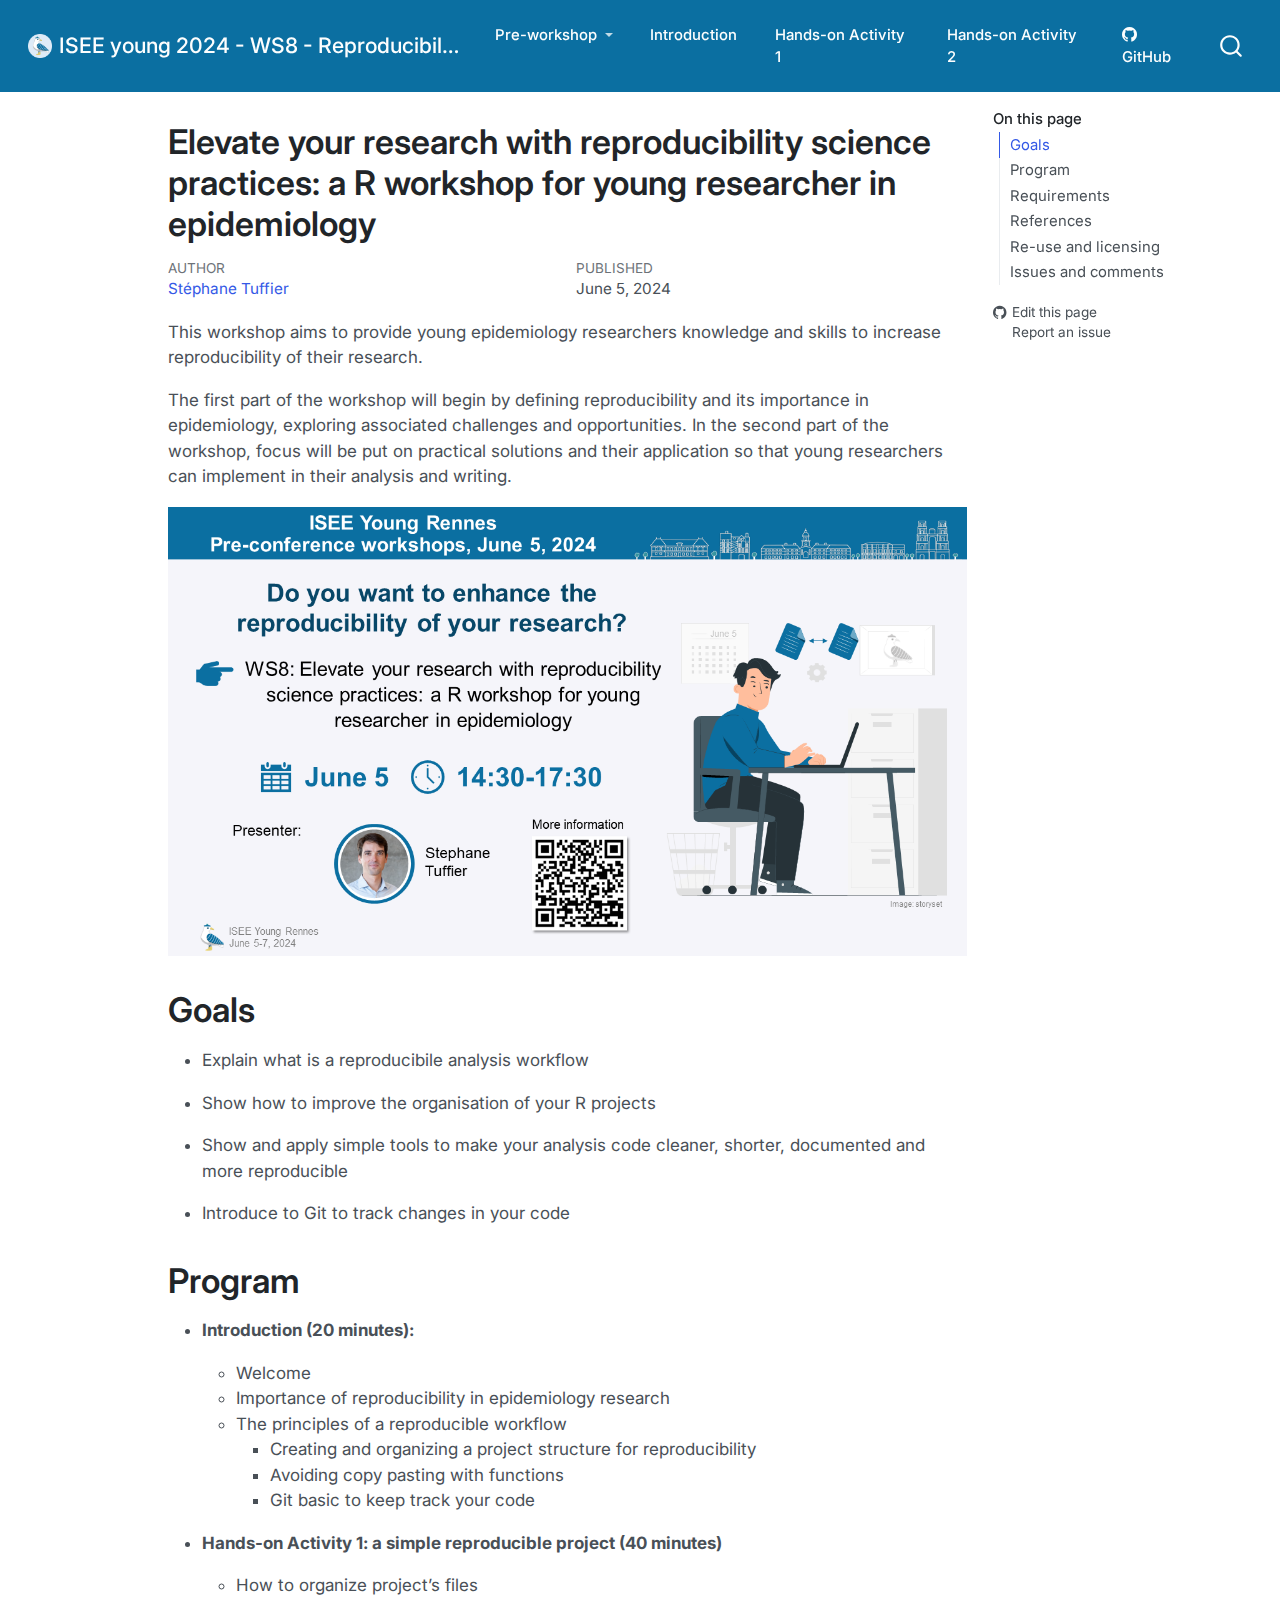
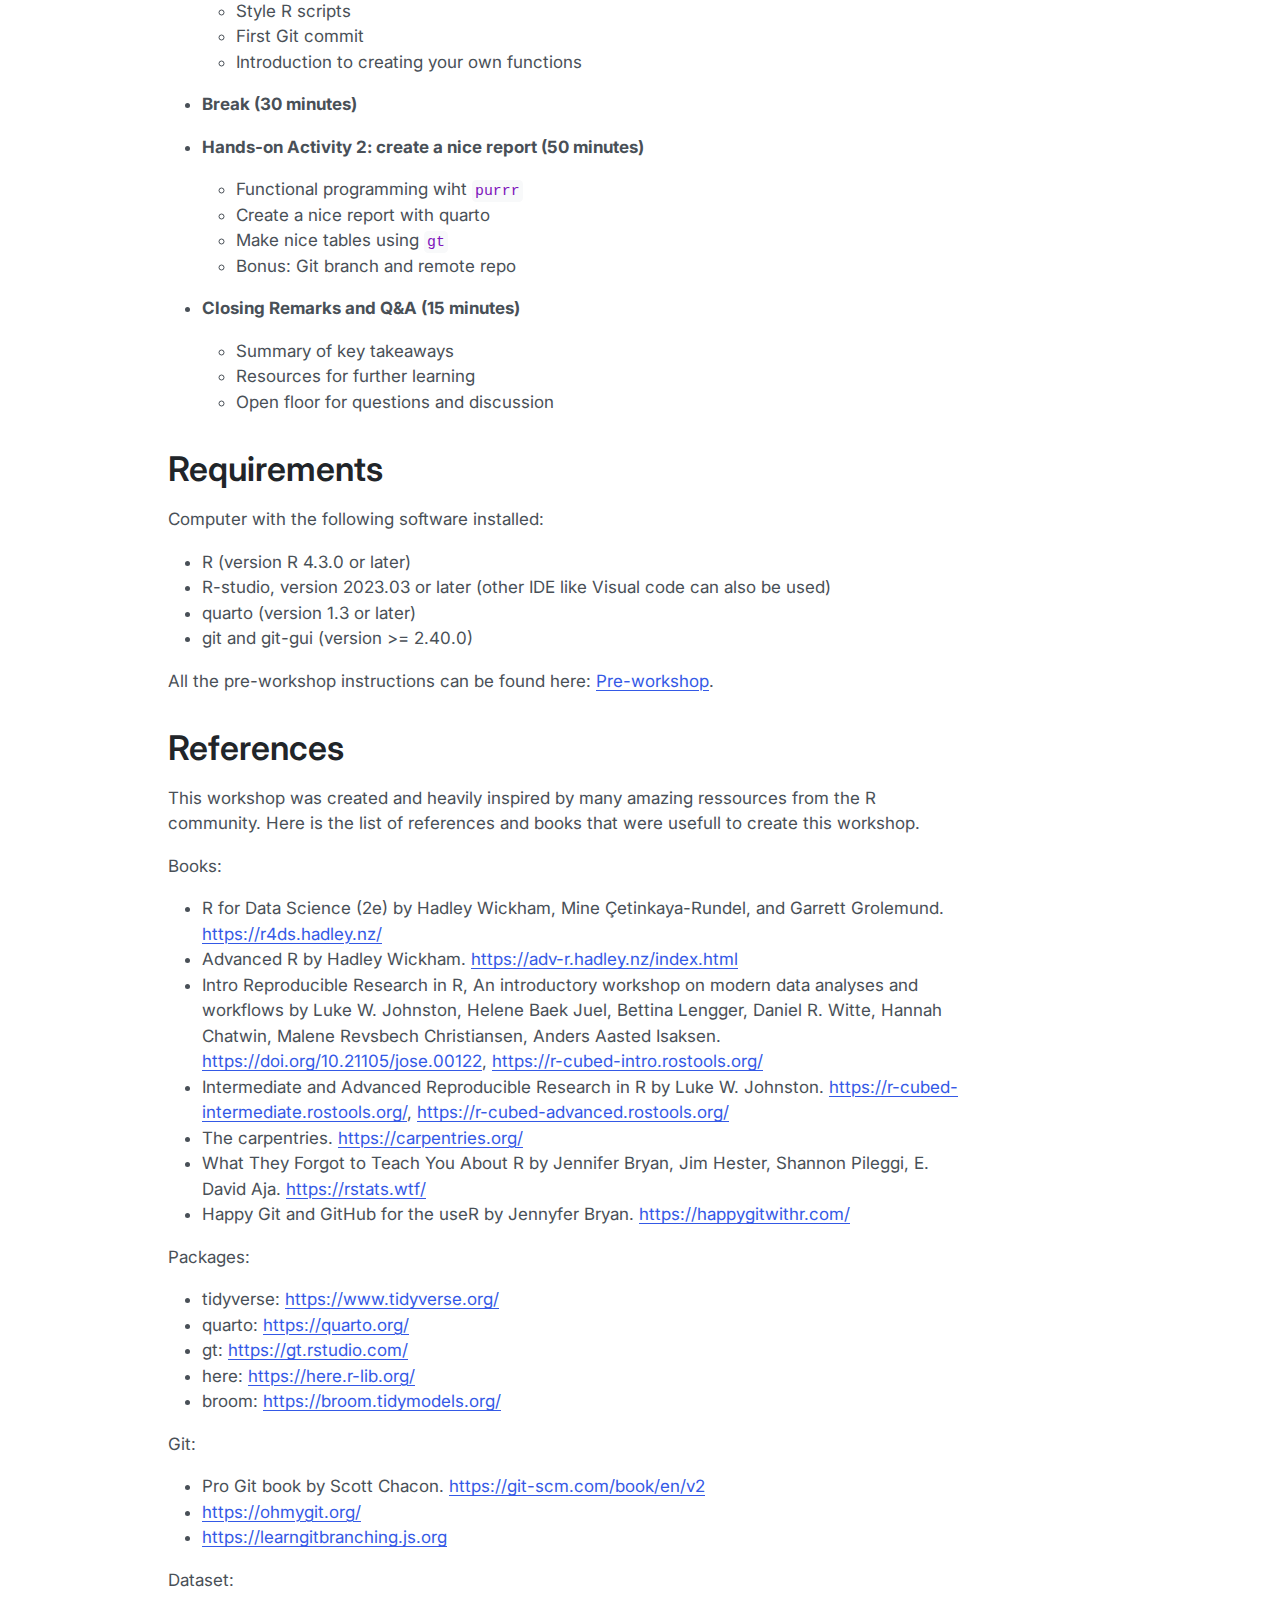
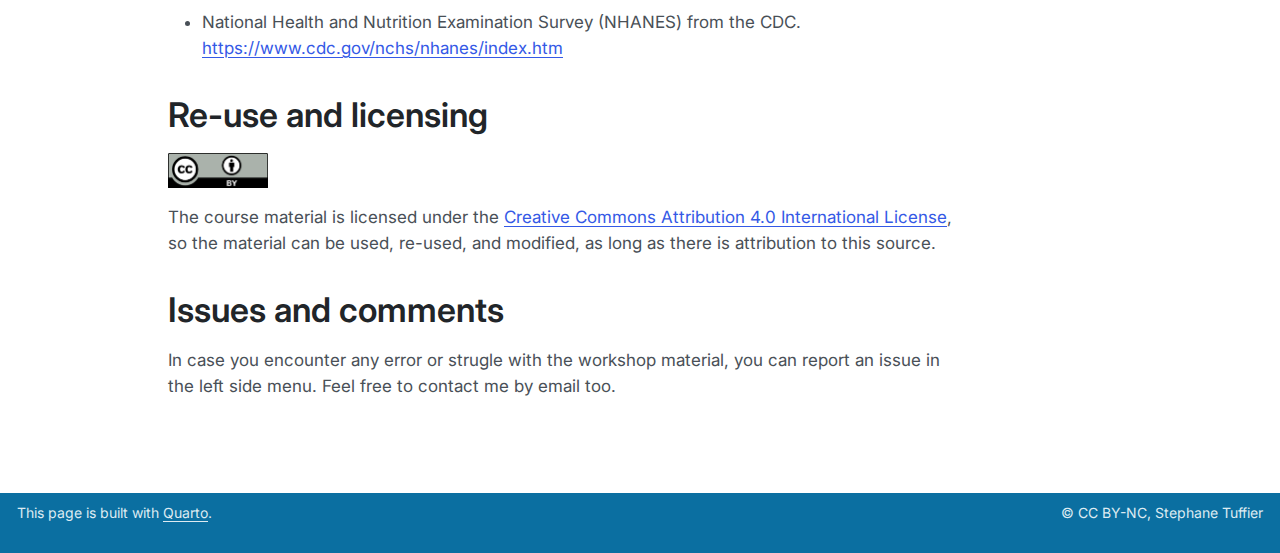
==== docs/index.html @ fc3f521a "Clone ISEE workshop" ====
<!DOCTYPE html>
<html xmlns="http://www.w3.org/1999/xhtml" lang="en" xml:lang="en"><head>

<meta charset="utf-8">
<meta name="generator" content="quarto-1.5.45">

<meta name="viewport" content="width=device-width, initial-scale=1.0, user-scalable=yes">

<meta name="author" content="Stéphane Tuffier">
<meta name="dcterms.date" content="2024-06-05">

<title>Elevate your research with reproducibility science practices: a R workshop for young researcher in epidemiology – ISEE young 2024 - WS8 - Reproducibility</title>
<style>
code{white-space: pre-wrap;}
span.smallcaps{font-variant: small-caps;}
div.columns{display: flex; gap: min(4vw, 1.5em);}
div.column{flex: auto; overflow-x: auto;}
div.hanging-indent{margin-left: 1.5em; text-indent: -1.5em;}
ul.task-list{list-style: none;}
ul.task-list li input[type="checkbox"] {
  width: 0.8em;
  margin: 0 0.8em 0.2em -1em; /* quarto-specific, see https://github.com/quarto-dev/quarto-cli/issues/4556 */ 
  vertical-align: middle;
}
</style>


<script src="site_libs/quarto-nav/quarto-nav.js"></script>
<script src="site_libs/clipboard/clipboard.min.js"></script>
<script src="site_libs/quarto-search/autocomplete.umd.js"></script>
<script src="site_libs/quarto-search/fuse.min.js"></script>
<script src="site_libs/quarto-search/quarto-search.js"></script>
<meta name="quarto:offset" content="./">
<link href=".//img/isee-young-logo.png" rel="icon" type="image/png">
<script src="site_libs/quarto-html/quarto.js"></script>
<script src="site_libs/quarto-html/popper.min.js"></script>
<script src="site_libs/quarto-html/tippy.umd.min.js"></script>
<script src="site_libs/quarto-html/anchor.min.js"></script>
<link href="site_libs/quarto-html/tippy.css" rel="stylesheet">
<link href="site_libs/quarto-html/quarto-syntax-highlighting.css" rel="stylesheet" id="quarto-text-highlighting-styles">
<script src="site_libs/bootstrap/bootstrap.min.js"></script>
<link href="site_libs/bootstrap/bootstrap-icons.css" rel="stylesheet">
<link href="site_libs/bootstrap/bootstrap.min.css" rel="stylesheet" id="quarto-bootstrap" data-mode="light">
<script id="quarto-search-options" type="application/json">{
  "location": "navbar",
  "copy-button": false,
  "collapse-after": 3,
  "panel-placement": "end",
  "type": "overlay",
  "limit": 50,
  "keyboard-shortcut": [
    "f",
    "/",
    "s"
  ],
  "show-item-context": false,
  "language": {
    "search-no-results-text": "No results",
    "search-matching-documents-text": "matching documents",
    "search-copy-link-title": "Copy link to search",
    "search-hide-matches-text": "Hide additional matches",
    "search-more-match-text": "more match in this document",
    "search-more-matches-text": "more matches in this document",
    "search-clear-button-title": "Clear",
    "search-text-placeholder": "",
    "search-detached-cancel-button-title": "Cancel",
    "search-submit-button-title": "Submit",
    "search-label": "Search"
  }
}</script>


<meta property="og:title" content="ISEE young 2024 - WS8 - Reproducibility - Elevate your research with reproducibility science practices: a R workshop for young researcher in epidemiology">
<meta property="og:description" content="Reproductible research and data science practices for young epidemiologist">
<meta property="og:site_name" content="ISEE young 2024 - WS8 - Reproducibility">
</head>

<body class="nav-fixed">

<div id="quarto-search-results"></div>
  <header id="quarto-header" class="headroom fixed-top">
    <nav class="navbar navbar-expand-lg " data-bs-theme="dark">
      <div class="navbar-container container-fluid">
      <div class="navbar-brand-container mx-auto">
    <a href="./index.html" class="navbar-brand navbar-brand-logo">
    <img src="./img/isee-young-logo.png" alt="" class="navbar-logo">
    </a>
    <a class="navbar-brand" href="./index.html">
    <span class="navbar-title">ISEE young 2024 - WS8 - Reproducibility</span>
    </a>
  </div>
            <div id="quarto-search" class="" title="Search"></div>
          <button class="navbar-toggler" type="button" data-bs-toggle="collapse" data-bs-target="#navbarCollapse" aria-controls="navbarCollapse" role="menu" aria-expanded="false" aria-label="Toggle navigation" onclick="if (window.quartoToggleHeadroom) { window.quartoToggleHeadroom(); }">
  <span class="navbar-toggler-icon"></span>
</button>
          <div class="collapse navbar-collapse" id="navbarCollapse">
            <ul class="navbar-nav navbar-nav-scroll me-auto">
  <li class="nav-item dropdown ">
    <a class="nav-link dropdown-toggle" href="#" id="nav-menu-pre-workshop" role="link" data-bs-toggle="dropdown" aria-expanded="false">
 <span class="menu-text">Pre-workshop</span>
    </a>
    <ul class="dropdown-menu" aria-labelledby="nav-menu-pre-workshop">    
        <li>
    <a class="dropdown-item" href="./content/00_pre-ws.html#installation">
 <span class="dropdown-text">Installation</span></a>
  </li>  
        <li>
    <a class="dropdown-item" href="./content/00_pre-ws.html#data">
 <span class="dropdown-text">Data</span></a>
  </li>  
    </ul>
  </li>
  <li class="nav-item">
    <a class="nav-link" href="./content/01_intro.html"> 
<span class="menu-text">Introduction</span></a>
  </li>  
  <li class="nav-item">
    <a class="nav-link" href="./content/02_exercise_1.html"> 
<span class="menu-text">Hands-on Activity 1</span></a>
  </li>  
  <li class="nav-item">
    <a class="nav-link" href="./content/03_exercise_2.html"> 
<span class="menu-text">Hands-on Activity 2</span></a>
  </li>  
</ul>
            <ul class="navbar-nav navbar-nav-scroll ms-auto">
  <li class="nav-item">
    <a class="nav-link" href="https://github.com/ste-tuf/isee-young-ws-reproducibility/"> <i class="bi bi-github" role="img">
</i> 
<span class="menu-text">GitHub</span></a>
  </li>  
</ul>
          </div> <!-- /navcollapse -->
            <div class="quarto-navbar-tools">
</div>
      </div> <!-- /container-fluid -->
    </nav>
</header>
<!-- content -->
<div id="quarto-content" class="quarto-container page-columns page-rows-contents page-layout-article page-navbar">
<!-- sidebar -->
<!-- margin-sidebar -->
    <div id="quarto-margin-sidebar" class="sidebar margin-sidebar">
        <nav id="TOC" role="doc-toc" class="toc-active">
    <h2 id="toc-title">On this page</h2>
   
  <ul>
  <li><a href="#goals" id="toc-goals" class="nav-link active" data-scroll-target="#goals">Goals</a></li>
  <li><a href="#program" id="toc-program" class="nav-link" data-scroll-target="#program">Program</a></li>
  <li><a href="#requirements" id="toc-requirements" class="nav-link" data-scroll-target="#requirements">Requirements</a></li>
  <li><a href="#references" id="toc-references" class="nav-link" data-scroll-target="#references">References</a></li>
  <li><a href="#re-use-and-licensing" id="toc-re-use-and-licensing" class="nav-link" data-scroll-target="#re-use-and-licensing">Re-use and licensing</a></li>
  <li><a href="#issues-and-comments" id="toc-issues-and-comments" class="nav-link" data-scroll-target="#issues-and-comments">Issues and comments</a></li>
  </ul>
<div class="toc-actions"><ul><li><a href="https://github.com/ste-tuf/isee-young-ws-reproducibility/edit/main/index.qmd" class="toc-action"><i class="bi bi-github"></i>Edit this page</a></li><li><a href="https://github.com/ste-tuf/isee-young-ws-reproducibility/issues/new" class="toc-action"><i class="bi empty"></i>Report an issue</a></li></ul></div></nav>
    </div>
<!-- main -->
<main class="content" id="quarto-document-content">

<header id="title-block-header" class="quarto-title-block default">
<div class="quarto-title">
<h1 class="title">Elevate your research with reproducibility science practices: a R workshop for young researcher in epidemiology</h1>
</div>



<div class="quarto-title-meta">

    <div>
    <div class="quarto-title-meta-heading">Author</div>
    <div class="quarto-title-meta-contents">
             <p><a href="https://www.tuffier.eu/about.html">Stéphane Tuffier</a> </p>
          </div>
  </div>
    
    <div>
    <div class="quarto-title-meta-heading">Published</div>
    <div class="quarto-title-meta-contents">
      <p class="date">June 5, 2024</p>
    </div>
  </div>
  
    
  </div>
  


</header>


<p>This workshop aims to provide young epidemiology researchers knowledge and skills to increase reproducibility of their research.</p>
<p>The first part of the workshop will begin by defining reproducibility and its importance in epidemiology, exploring associated challenges and opportunities. In the second part of the workshop, focus will be put on practical solutions and their application so that young researchers can implement in their analysis and writing.</p>
<p><img src="img/WS8.png" class="img-fluid"></p>
<section id="goals" class="level1">
<h1>Goals</h1>
<ul>
<li><p>Explain what is a reproducibile analysis workflow</p></li>
<li><p>Show how to improve the organisation of your R projects</p></li>
<li><p>Show and apply simple tools to make your analysis code cleaner, shorter, documented and more reproducible</p></li>
<li><p>Introduce to Git to track changes in your code</p></li>
</ul>
</section>
<section id="program" class="level1">
<h1>Program</h1>
<ul>
<li><p><strong>Introduction (20 minutes):</strong></p>
<ul>
<li>Welcome</li>
<li>Importance of reproducibility in epidemiology research</li>
<li>The principles of a reproducible workflow
<ul>
<li>Creating and organizing a project structure for reproducibility</li>
<li>Avoiding copy pasting with functions</li>
<li>Git basic to keep track your code</li>
</ul></li>
</ul></li>
<li><p><strong>Hands-on Activity 1: a simple reproducible project (40 minutes)</strong></p>
<ul>
<li>How to organize project’s files</li>
<li>Style R scripts</li>
<li>First Git commit</li>
<li>Introduction to creating your own functions</li>
</ul></li>
<li><p><strong>Break (30 minutes)</strong></p></li>
<li><p><strong>Hands-on Activity 2: create a nice report (50 minutes)</strong></p>
<ul>
<li>Functional programming wiht <code>purrr</code></li>
<li>Create a nice report with quarto</li>
<li>Make nice tables using <code>gt</code></li>
<li>Bonus: Git branch and remote repo</li>
</ul></li>
<li><p><strong>Closing Remarks and Q&amp;A (15 minutes)</strong></p>
<ul>
<li>Summary of key takeaways</li>
<li>Resources for further learning</li>
<li>Open floor for questions and discussion</li>
</ul></li>
</ul>
</section>
<section id="requirements" class="level1">
<h1>Requirements</h1>
<p>Computer with the following software installed:</p>
<ul>
<li>R (version R 4.3.0 or later)</li>
<li>R-studio, version 2023.03 or later (other IDE like Visual code can also be used)</li>
<li>quarto (version 1.3 or later)</li>
<li>git and git-gui (version &gt;= 2.40.0)</li>
</ul>
<p>All the pre-workshop instructions can be found here: <a href="./content/00_pre-ws.html">Pre-workshop</a>.</p>
</section>
<section id="references" class="level1">
<h1>References</h1>
<p>This workshop was created and heavily inspired by many amazing ressources from the R community. Here is the list of references and books that were usefull to create this workshop.</p>
<p>Books:</p>
<ul>
<li>R for Data Science (2e) by Hadley Wickham, Mine Çetinkaya-Rundel, and Garrett Grolemund. <a href="https://r4ds.hadley.nz/" class="uri">https://r4ds.hadley.nz/</a></li>
<li>Advanced R by Hadley Wickham. <a href="https://adv-r.hadley.nz/index.html" class="uri">https://adv-r.hadley.nz/index.html</a></li>
<li>Intro Reproducible Research in R, An introductory workshop on modern data analyses and workflows by Luke W. Johnston, Helene Baek Juel, Bettina Lengger, Daniel R. Witte, Hannah Chatwin, Malene Revsbech Christiansen, Anders Aasted Isaksen. <a href="https://doi.org/10.21105/jose.00122" class="uri">https://doi.org/10.21105/jose.00122</a>, <a href="https://r-cubed-intro.rostools.org/" class="uri">https://r-cubed-intro.rostools.org/</a></li>
<li>Intermediate and Advanced Reproducible Research in R by Luke W. Johnston. <a href="https://r-cubed-intermediate.rostools.org/" class="uri">https://r-cubed-intermediate.rostools.org/</a>, <a href="https://r-cubed-advanced.rostools.org/" class="uri">https://r-cubed-advanced.rostools.org/</a></li>
<li>The carpentries. <a href="https://carpentries.org/" class="uri">https://carpentries.org/</a></li>
<li>What They Forgot to Teach You About R by Jennifer Bryan, Jim Hester, Shannon Pileggi, E. David Aja. <a href="https://rstats.wtf/" class="uri">https://rstats.wtf/</a></li>
<li>Happy Git and GitHub for the useR by Jennyfer Bryan. <a href="https://happygitwithr.com/" class="uri">https://happygitwithr.com/</a></li>
</ul>
<p>Packages:</p>
<ul>
<li>tidyverse: <a href="https://www.tidyverse.org/" class="uri">https://www.tidyverse.org/</a></li>
<li>quarto: <a href="https://quarto.org/" class="uri">https://quarto.org/</a></li>
<li>gt: <a href="https://gt.rstudio.com/" class="uri">https://gt.rstudio.com/</a></li>
<li>here: <a href="https://here.r-lib.org/" class="uri">https://here.r-lib.org/</a></li>
<li>broom: <a href="https://broom.tidymodels.org/" class="uri">https://broom.tidymodels.org/</a></li>
</ul>
<p>Git:</p>
<ul>
<li>Pro Git book by Scott Chacon. <a href="https://git-scm.com/book/en/v2" class="uri">https://git-scm.com/book/en/v2</a></li>
<li><a href="https://ohmygit.org/" class="uri">https://ohmygit.org/</a></li>
<li><a href="https://learngitbranching.js.org" class="uri">https://learngitbranching.js.org</a></li>
</ul>
<p>Dataset:</p>
<ul>
<li>National Health and Nutrition Examination Survey (NHANES) from the CDC. <a href="https://www.cdc.gov/nchs/nhanes/index.htm" class="uri">https://www.cdc.gov/nchs/nhanes/index.htm</a></li>
</ul>
</section>
<section id="re-use-and-licensing" class="level1">
<h1>Re-use and licensing</h1>
<p><img src="img/cc-by.png" class="img-fluid" width="100"></p>
<p>The course material is licensed under the <a href="https://creativecommons.org/licenses/by/4.0/">Creative Commons Attribution 4.0 International License</a>, so the material can be used, re-used, and modified, as long as there is attribution to this source.</p>
</section>
<section id="issues-and-comments" class="level1">
<h1>Issues and comments</h1>
<p>In case you encounter any error or strugle with the workshop material, you can report an issue in the left side menu. Feel free to contact me by email too.</p>


</section>

</main> <!-- /main -->
<script id="quarto-html-after-body" type="application/javascript">
window.document.addEventListener("DOMContentLoaded", function (event) {
  const toggleBodyColorMode = (bsSheetEl) => {
    const mode = bsSheetEl.getAttribute("data-mode");
    const bodyEl = window.document.querySelector("body");
    if (mode === "dark") {
      bodyEl.classList.add("quarto-dark");
      bodyEl.classList.remove("quarto-light");
    } else {
      bodyEl.classList.add("quarto-light");
      bodyEl.classList.remove("quarto-dark");
    }
  }
  const toggleBodyColorPrimary = () => {
    const bsSheetEl = window.document.querySelector("link#quarto-bootstrap");
    if (bsSheetEl) {
      toggleBodyColorMode(bsSheetEl);
    }
  }
  toggleBodyColorPrimary();  
  const icon = "";
  const anchorJS = new window.AnchorJS();
  anchorJS.options = {
    placement: 'right',
    icon: icon
  };
  anchorJS.add('.anchored');
  const isCodeAnnotation = (el) => {
    for (const clz of el.classList) {
      if (clz.startsWith('code-annotation-')) {                     
        return true;
      }
    }
    return false;
  }
  const onCopySuccess = function(e) {
    // button target
    const button = e.trigger;
    // don't keep focus
    button.blur();
    // flash "checked"
    button.classList.add('code-copy-button-checked');
    var currentTitle = button.getAttribute("title");
    button.setAttribute("title", "Copied!");
    let tooltip;
    if (window.bootstrap) {
      button.setAttribute("data-bs-toggle", "tooltip");
      button.setAttribute("data-bs-placement", "left");
      button.setAttribute("data-bs-title", "Copied!");
      tooltip = new bootstrap.Tooltip(button, 
        { trigger: "manual", 
          customClass: "code-copy-button-tooltip",
          offset: [0, -8]});
      tooltip.show();    
    }
    setTimeout(function() {
      if (tooltip) {
        tooltip.hide();
        button.removeAttribute("data-bs-title");
        button.removeAttribute("data-bs-toggle");
        button.removeAttribute("data-bs-placement");
      }
      button.setAttribute("title", currentTitle);
      button.classList.remove('code-copy-button-checked');
    }, 1000);
    // clear code selection
    e.clearSelection();
  }
  const getTextToCopy = function(trigger) {
      const codeEl = trigger.previousElementSibling.cloneNode(true);
      for (const childEl of codeEl.children) {
        if (isCodeAnnotation(childEl)) {
          childEl.remove();
        }
      }
      return codeEl.innerText;
  }
  const clipboard = new window.ClipboardJS('.code-copy-button:not([data-in-quarto-modal])', {
    text: getTextToCopy
  });
  clipboard.on('success', onCopySuccess);
  if (window.document.getElementById('quarto-embedded-source-code-modal')) {
    // For code content inside modals, clipBoardJS needs to be initialized with a container option
    // TODO: Check when it could be a function (https://github.com/zenorocha/clipboard.js/issues/860)
    const clipboardModal = new window.ClipboardJS('.code-copy-button[data-in-quarto-modal]', {
      text: getTextToCopy,
      container: window.document.getElementById('quarto-embedded-source-code-modal')
    });
    clipboardModal.on('success', onCopySuccess);
  }
    var localhostRegex = new RegExp(/^(?:http|https):\/\/localhost\:?[0-9]*\//);
    var mailtoRegex = new RegExp(/^mailto:/);
      var filterRegex = new RegExp("https:\/\/ste-tuf\.github\.io\/isee-young-ws-reproducibility\/");
    var isInternal = (href) => {
        return filterRegex.test(href) || localhostRegex.test(href) || mailtoRegex.test(href);
    }
    // Inspect non-navigation links and adorn them if external
 	var links = window.document.querySelectorAll('a[href]:not(.nav-link):not(.navbar-brand):not(.toc-action):not(.sidebar-link):not(.sidebar-item-toggle):not(.pagination-link):not(.no-external):not([aria-hidden]):not(.dropdown-item):not(.quarto-navigation-tool):not(.about-link)');
    for (var i=0; i<links.length; i++) {
      const link = links[i];
      if (!isInternal(link.href)) {
        // undo the damage that might have been done by quarto-nav.js in the case of
        // links that we want to consider external
        if (link.dataset.originalHref !== undefined) {
          link.href = link.dataset.originalHref;
        }
      }
    }
  function tippyHover(el, contentFn, onTriggerFn, onUntriggerFn) {
    const config = {
      allowHTML: true,
      maxWidth: 500,
      delay: 100,
      arrow: false,
      appendTo: function(el) {
          return el.parentElement;
      },
      interactive: true,
      interactiveBorder: 10,
      theme: 'quarto',
      placement: 'bottom-start',
    };
    if (contentFn) {
      config.content = contentFn;
    }
    if (onTriggerFn) {
      config.onTrigger = onTriggerFn;
    }
    if (onUntriggerFn) {
      config.onUntrigger = onUntriggerFn;
    }
    window.tippy(el, config); 
  }
  const noterefs = window.document.querySelectorAll('a[role="doc-noteref"]');
  for (var i=0; i<noterefs.length; i++) {
    const ref = noterefs[i];
    tippyHover(ref, function() {
      // use id or data attribute instead here
      let href = ref.getAttribute('data-footnote-href') || ref.getAttribute('href');
      try { href = new URL(href).hash; } catch {}
      const id = href.replace(/^#\/?/, "");
      const note = window.document.getElementById(id);
      if (note) {
        return note.innerHTML;
      } else {
        return "";
      }
    });
  }
  const xrefs = window.document.querySelectorAll('a.quarto-xref');
  const processXRef = (id, note) => {
    // Strip column container classes
    const stripColumnClz = (el) => {
      el.classList.remove("page-full", "page-columns");
      if (el.children) {
        for (const child of el.children) {
          stripColumnClz(child);
        }
      }
    }
    stripColumnClz(note)
    if (id === null || id.startsWith('sec-')) {
      // Special case sections, only their first couple elements
      const container = document.createElement("div");
      if (note.children && note.children.length > 2) {
        container.appendChild(note.children[0].cloneNode(true));
        for (let i = 1; i < note.children.length; i++) {
          const child = note.children[i];
          if (child.tagName === "P" && child.innerText === "") {
            continue;
          } else {
            container.appendChild(child.cloneNode(true));
            break;
          }
        }
        if (window.Quarto?.typesetMath) {
          window.Quarto.typesetMath(container);
        }
        return container.innerHTML
      } else {
        if (window.Quarto?.typesetMath) {
          window.Quarto.typesetMath(note);
        }
        return note.innerHTML;
      }
    } else {
      // Remove any anchor links if they are present
      const anchorLink = note.querySelector('a.anchorjs-link');
      if (anchorLink) {
        anchorLink.remove();
      }
      if (window.Quarto?.typesetMath) {
        window.Quarto.typesetMath(note);
      }
      // TODO in 1.5, we should make sure this works without a callout special case
      if (note.classList.contains("callout")) {
        return note.outerHTML;
      } else {
        return note.innerHTML;
      }
    }
  }
  for (var i=0; i<xrefs.length; i++) {
    const xref = xrefs[i];
    tippyHover(xref, undefined, function(instance) {
      instance.disable();
      let url = xref.getAttribute('href');
      let hash = undefined; 
      if (url.startsWith('#')) {
        hash = url;
      } else {
        try { hash = new URL(url).hash; } catch {}
      }
      if (hash) {
        const id = hash.replace(/^#\/?/, "");
        const note = window.document.getElementById(id);
        if (note !== null) {
          try {
            const html = processXRef(id, note.cloneNode(true));
            instance.setContent(html);
          } finally {
            instance.enable();
            instance.show();
          }
        } else {
          // See if we can fetch this
          fetch(url.split('#')[0])
          .then(res => res.text())
          .then(html => {
            const parser = new DOMParser();
            const htmlDoc = parser.parseFromString(html, "text/html");
            const note = htmlDoc.getElementById(id);
            if (note !== null) {
              const html = processXRef(id, note);
              instance.setContent(html);
            } 
          }).finally(() => {
            instance.enable();
            instance.show();
          });
        }
      } else {
        // See if we can fetch a full url (with no hash to target)
        // This is a special case and we should probably do some content thinning / targeting
        fetch(url)
        .then(res => res.text())
        .then(html => {
          const parser = new DOMParser();
          const htmlDoc = parser.parseFromString(html, "text/html");
          const note = htmlDoc.querySelector('main.content');
          if (note !== null) {
            // This should only happen for chapter cross references
            // (since there is no id in the URL)
            // remove the first header
            if (note.children.length > 0 && note.children[0].tagName === "HEADER") {
              note.children[0].remove();
            }
            const html = processXRef(null, note);
            instance.setContent(html);
          } 
        }).finally(() => {
          instance.enable();
          instance.show();
        });
      }
    }, function(instance) {
    });
  }
      let selectedAnnoteEl;
      const selectorForAnnotation = ( cell, annotation) => {
        let cellAttr = 'data-code-cell="' + cell + '"';
        let lineAttr = 'data-code-annotation="' +  annotation + '"';
        const selector = 'span[' + cellAttr + '][' + lineAttr + ']';
        return selector;
      }
      const selectCodeLines = (annoteEl) => {
        const doc = window.document;
        const targetCell = annoteEl.getAttribute("data-target-cell");
        const targetAnnotation = annoteEl.getAttribute("data-target-annotation");
        const annoteSpan = window.document.querySelector(selectorForAnnotation(targetCell, targetAnnotation));
        const lines = annoteSpan.getAttribute("data-code-lines").split(",");
        const lineIds = lines.map((line) => {
          return targetCell + "-" + line;
        })
        let top = null;
        let height = null;
        let parent = null;
        if (lineIds.length > 0) {
            //compute the position of the single el (top and bottom and make a div)
            const el = window.document.getElementById(lineIds[0]);
            top = el.offsetTop;
            height = el.offsetHeight;
            parent = el.parentElement.parentElement;
          if (lineIds.length > 1) {
            const lastEl = window.document.getElementById(lineIds[lineIds.length - 1]);
            const bottom = lastEl.offsetTop + lastEl.offsetHeight;
            height = bottom - top;
          }
          if (top !== null && height !== null && parent !== null) {
            // cook up a div (if necessary) and position it 
            let div = window.document.getElementById("code-annotation-line-highlight");
            if (div === null) {
              div = window.document.createElement("div");
              div.setAttribute("id", "code-annotation-line-highlight");
              div.style.position = 'absolute';
              parent.appendChild(div);
            }
            div.style.top = top - 2 + "px";
            div.style.height = height + 4 + "px";
            div.style.left = 0;
            let gutterDiv = window.document.getElementById("code-annotation-line-highlight-gutter");
            if (gutterDiv === null) {
              gutterDiv = window.document.createElement("div");
              gutterDiv.setAttribute("id", "code-annotation-line-highlight-gutter");
              gutterDiv.style.position = 'absolute';
              const codeCell = window.document.getElementById(targetCell);
              const gutter = codeCell.querySelector('.code-annotation-gutter');
              gutter.appendChild(gutterDiv);
            }
            gutterDiv.style.top = top - 2 + "px";
            gutterDiv.style.height = height + 4 + "px";
          }
          selectedAnnoteEl = annoteEl;
        }
      };
      const unselectCodeLines = () => {
        const elementsIds = ["code-annotation-line-highlight", "code-annotation-line-highlight-gutter"];
        elementsIds.forEach((elId) => {
          const div = window.document.getElementById(elId);
          if (div) {
            div.remove();
          }
        });
        selectedAnnoteEl = undefined;
      };
        // Handle positioning of the toggle
    window.addEventListener(
      "resize",
      throttle(() => {
        elRect = undefined;
        if (selectedAnnoteEl) {
          selectCodeLines(selectedAnnoteEl);
        }
      }, 10)
    );
    function throttle(fn, ms) {
    let throttle = false;
    let timer;
      return (...args) => {
        if(!throttle) { // first call gets through
            fn.apply(this, args);
            throttle = true;
        } else { // all the others get throttled
            if(timer) clearTimeout(timer); // cancel #2
            timer = setTimeout(() => {
              fn.apply(this, args);
              timer = throttle = false;
            }, ms);
        }
      };
    }
      // Attach click handler to the DT
      const annoteDls = window.document.querySelectorAll('dt[data-target-cell]');
      for (const annoteDlNode of annoteDls) {
        annoteDlNode.addEventListener('click', (event) => {
          const clickedEl = event.target;
          if (clickedEl !== selectedAnnoteEl) {
            unselectCodeLines();
            const activeEl = window.document.querySelector('dt[data-target-cell].code-annotation-active');
            if (activeEl) {
              activeEl.classList.remove('code-annotation-active');
            }
            selectCodeLines(clickedEl);
            clickedEl.classList.add('code-annotation-active');
          } else {
            // Unselect the line
            unselectCodeLines();
            clickedEl.classList.remove('code-annotation-active');
          }
        });
      }
  const findCites = (el) => {
    const parentEl = el.parentElement;
    if (parentEl) {
      const cites = parentEl.dataset.cites;
      if (cites) {
        return {
          el,
          cites: cites.split(' ')
        };
      } else {
        return findCites(el.parentElement)
      }
    } else {
      return undefined;
    }
  };
  var bibliorefs = window.document.querySelectorAll('a[role="doc-biblioref"]');
  for (var i=0; i<bibliorefs.length; i++) {
    const ref = bibliorefs[i];
    const citeInfo = findCites(ref);
    if (citeInfo) {
      tippyHover(citeInfo.el, function() {
        var popup = window.document.createElement('div');
        citeInfo.cites.forEach(function(cite) {
          var citeDiv = window.document.createElement('div');
          citeDiv.classList.add('hanging-indent');
          citeDiv.classList.add('csl-entry');
          var biblioDiv = window.document.getElementById('ref-' + cite);
          if (biblioDiv) {
            citeDiv.innerHTML = biblioDiv.innerHTML;
          }
          popup.appendChild(citeDiv);
        });
        return popup.innerHTML;
      });
    }
  }
});
</script>
</div> <!-- /content -->
<footer class="footer">
  <div class="nav-footer">
    <div class="nav-footer-left">
<p>This page is built with <a href="https://quarto.org/">Quarto</a>.</p>
</div>   
    <div class="nav-footer-center">
      &nbsp;
    <div class="toc-actions d-sm-block d-md-none"><ul><li><a href="https://github.com/ste-tuf/isee-young-ws-reproducibility/edit/main/index.qmd" class="toc-action"><i class="bi bi-github"></i>Edit this page</a></li><li><a href="https://github.com/ste-tuf/isee-young-ws-reproducibility/issues/new" class="toc-action"><i class="bi empty"></i>Report an issue</a></li></ul></div></div>
    <div class="nav-footer-right">
<p>© CC BY-NC, Stephane Tuffier</p>
</div>
  </div>
</footer>




</body></html>
---- docs/site_libs/quarto-html/tippy.css ----
.tippy-box[data-animation=fade][data-state=hidden]{opacity:0}[data-tippy-root]{max-width:calc(100vw - 10px)}.tippy-box{position:relative;background-color:#333;color:#fff;border-radius:4px;font-size:14px;line-height:1.4;white-space:normal;outline:0;transition-property:transform,visibility,opacity}.tippy-box[data-placement^=top]>.tippy-arrow{bottom:0}.tippy-box[data-placement^=top]>.tippy-arrow:before{bottom:-7px;left:0;border-width:8px 8px 0;border-top-color:initial;transform-origin:center top}.tippy-box[data-placement^=bottom]>.tippy-arrow{top:0}.tippy-box[data-placement^=bottom]>.tippy-arrow:before{top:-7px;left:0;border-width:0 8px 8px;border-bottom-color:initial;transform-origin:center bottom}.tippy-box[data-placement^=left]>.tippy-arrow{right:0}.tippy-box[data-placement^=left]>.tippy-arrow:before{border-width:8px 0 8px 8px;border-left-color:initial;right:-7px;transform-origin:center left}.tippy-box[data-placement^=right]>.tippy-arrow{left:0}.tippy-box[data-placement^=right]>.tippy-arrow:before{left:-7px;border-width:8px 8px 8px 0;border-right-color:initial;transform-origin:center right}.tippy-box[data-inertia][data-state=visible]{transition-timing-function:cubic-bezier(.54,1.5,.38,1.11)}.tippy-arrow{width:16px;height:16px;color:#333}.tippy-arrow:before{content:"";position:absolute;border-color:transparent;border-style:solid}.tippy-content{position:relative;padding:5px 9px;z-index:1}
---- docs/site_libs/quarto-html/quarto-syntax-highlighting.css ----
/* quarto syntax highlight colors */
:root {
  --quarto-hl-ot-color: #003B4F;
  --quarto-hl-at-color: #657422;
  --quarto-hl-ss-color: #20794D;
  --quarto-hl-an-color: #5E5E5E;
  --quarto-hl-fu-color: #4758AB;
  --quarto-hl-st-color: #20794D;
  --quarto-hl-cf-color: #003B4F;
  --quarto-hl-op-color: #5E5E5E;
  --quarto-hl-er-color: #AD0000;
  --quarto-hl-bn-color: #AD0000;
  --quarto-hl-al-color: #AD0000;
  --quarto-hl-va-color: #111111;
  --quarto-hl-bu-color: inherit;
  --quarto-hl-ex-color: inherit;
  --quarto-hl-pp-color: #AD0000;
  --quarto-hl-in-color: #5E5E5E;
  --quarto-hl-vs-color: #20794D;
  --quarto-hl-wa-color: #5E5E5E;
  --quarto-hl-do-color: #5E5E5E;
  --quarto-hl-im-color: #00769E;
  --quarto-hl-ch-color: #20794D;
  --quarto-hl-dt-color: #AD0000;
  --quarto-hl-fl-color: #AD0000;
  --quarto-hl-co-color: #5E5E5E;
  --quarto-hl-cv-color: #5E5E5E;
  --quarto-hl-cn-color: #8f5902;
  --quarto-hl-sc-color: #5E5E5E;
  --quarto-hl-dv-color: #AD0000;
  --quarto-hl-kw-color: #003B4F;
}

/* other quarto variables */
:root {
  --quarto-font-monospace: SFMono-Regular, Menlo, Monaco, Consolas, "Liberation Mono", "Courier New", monospace;
}

pre > code.sourceCode > span {
  color: #003B4F;
}

code span {
  color: #003B4F;
}

code.sourceCode > span {
  color: #003B4F;
}

div.sourceCode,
div.sourceCode pre.sourceCode {
  color: #003B4F;
}

code span.ot {
  color: #003B4F;
  font-style: inherit;
}

code span.at {
  color: #657422;
  font-style: inherit;
}

code span.ss {
  color: #20794D;
  font-style: inherit;
}

code span.an {
  color: #5E5E5E;
  font-style: inherit;
}

code span.fu {
  color: #4758AB;
  font-style: inherit;
}

code span.st {
  color: #20794D;
  font-style: inherit;
}

code span.cf {
  color: #003B4F;
  font-weight: bold;
  font-style: inherit;
}

code span.op {
  color: #5E5E5E;
  font-style: inherit;
}

code span.er {
  color: #AD0000;
  font-style: inherit;
}

code span.bn {
  color: #AD0000;
  font-style: inherit;
}

code span.al {
  color: #AD0000;
  font-style: inherit;
}

code span.va {
  color: #111111;
  font-style: inherit;
}

code span.bu {
  font-style: inherit;
}

code span.ex {
  font-style: inherit;
}

code span.pp {
  color: #AD0000;
  font-style: inherit;
}

code span.in {
  color: #5E5E5E;
  font-style: inherit;
}

code span.vs {
  color: #20794D;
  font-style: inherit;
}

code span.wa {
  color: #5E5E5E;
  font-style: italic;
}

code span.do {
  color: #5E5E5E;
  font-style: italic;
}

code span.im {
  color: #00769E;
  font-style: inherit;
}

code span.ch {
  color: #20794D;
  font-style: inherit;
}

code span.dt {
  color: #AD0000;
  font-style: inherit;
}

code span.fl {
  color: #AD0000;
  font-style: inherit;
}

code span.co {
  color: #5E5E5E;
  font-style: inherit;
}

code span.cv {
  color: #5E5E5E;
  font-style: italic;
}

code span.cn {
  color: #8f5902;
  font-style: inherit;
}

code span.sc {
  color: #5E5E5E;
  font-style: inherit;
}

code span.dv {
  color: #AD0000;
  font-style: inherit;
}

code span.kw {
  color: #003B4F;
  font-weight: bold;
  font-style: inherit;
}

.prevent-inlining {
  content: "</";
}

/*# sourceMappingURL=debc5d5d77c3f9108843748ff7464032.css.map */
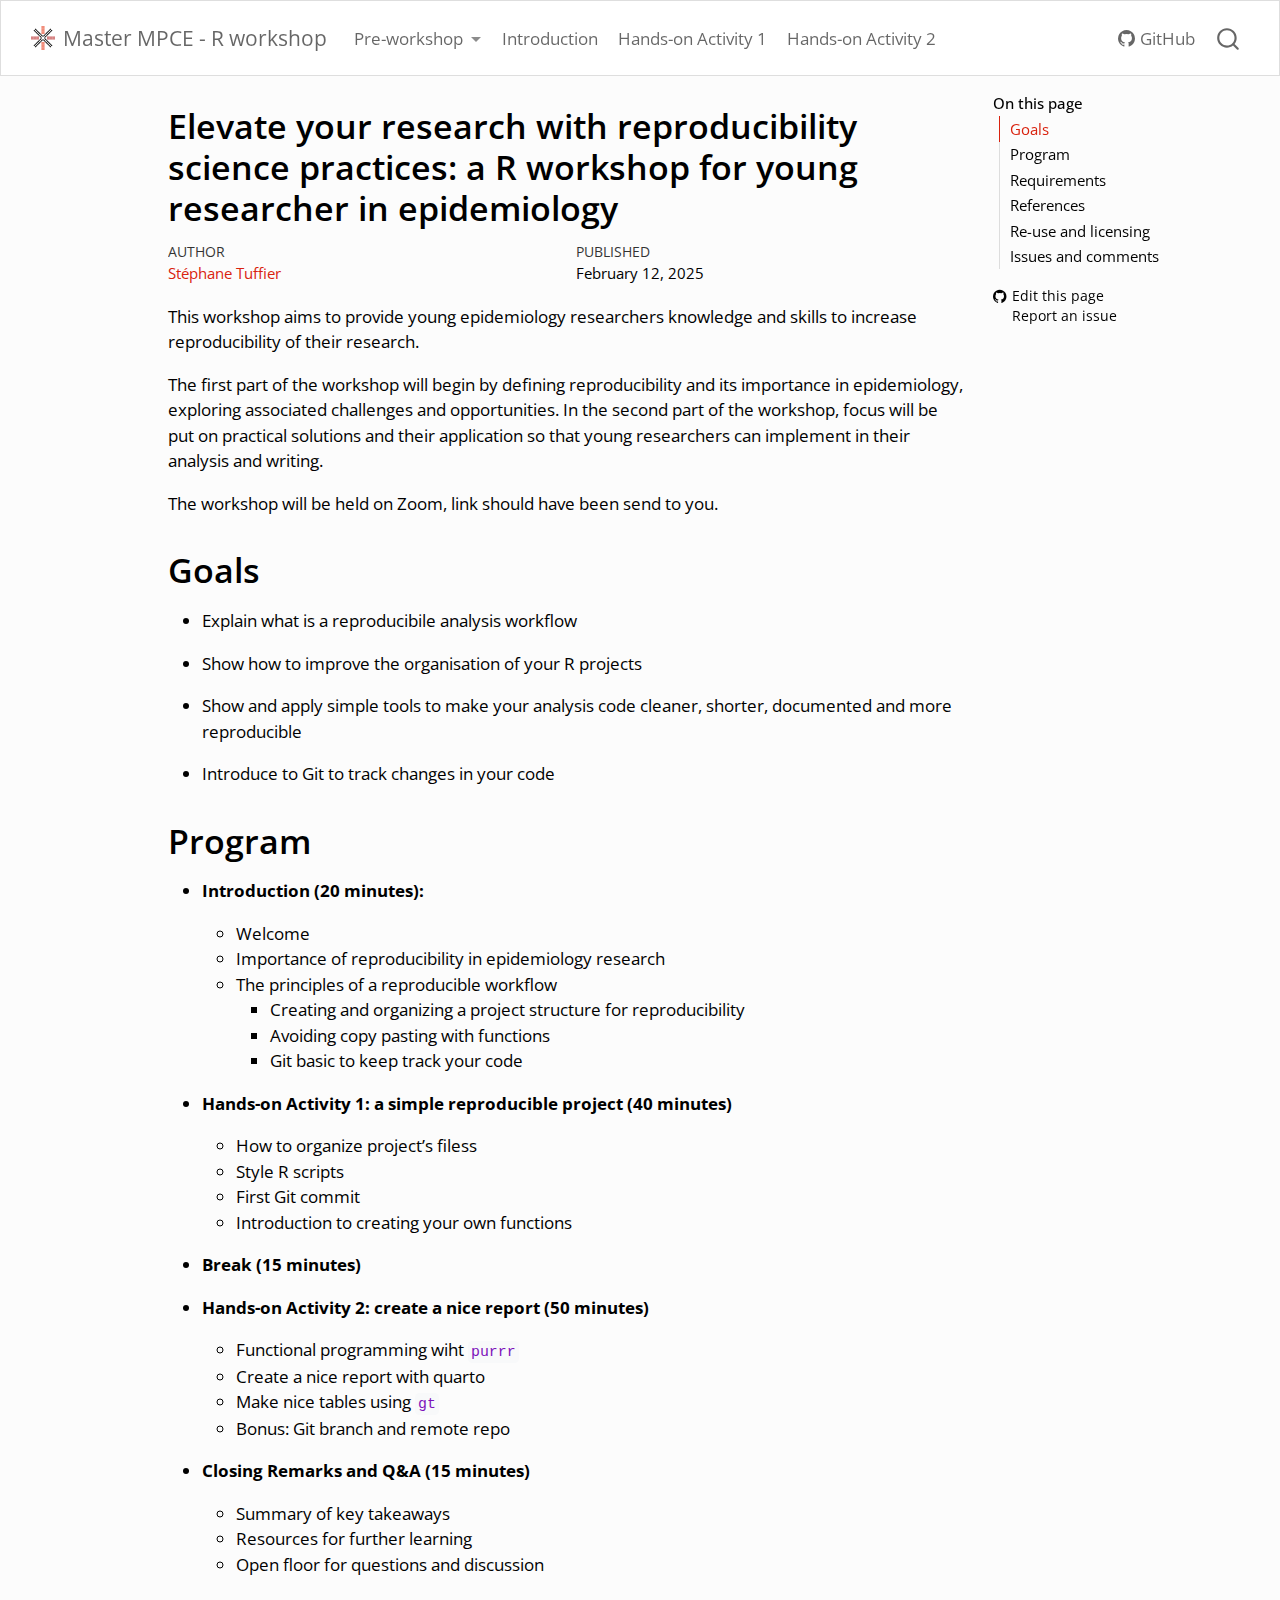
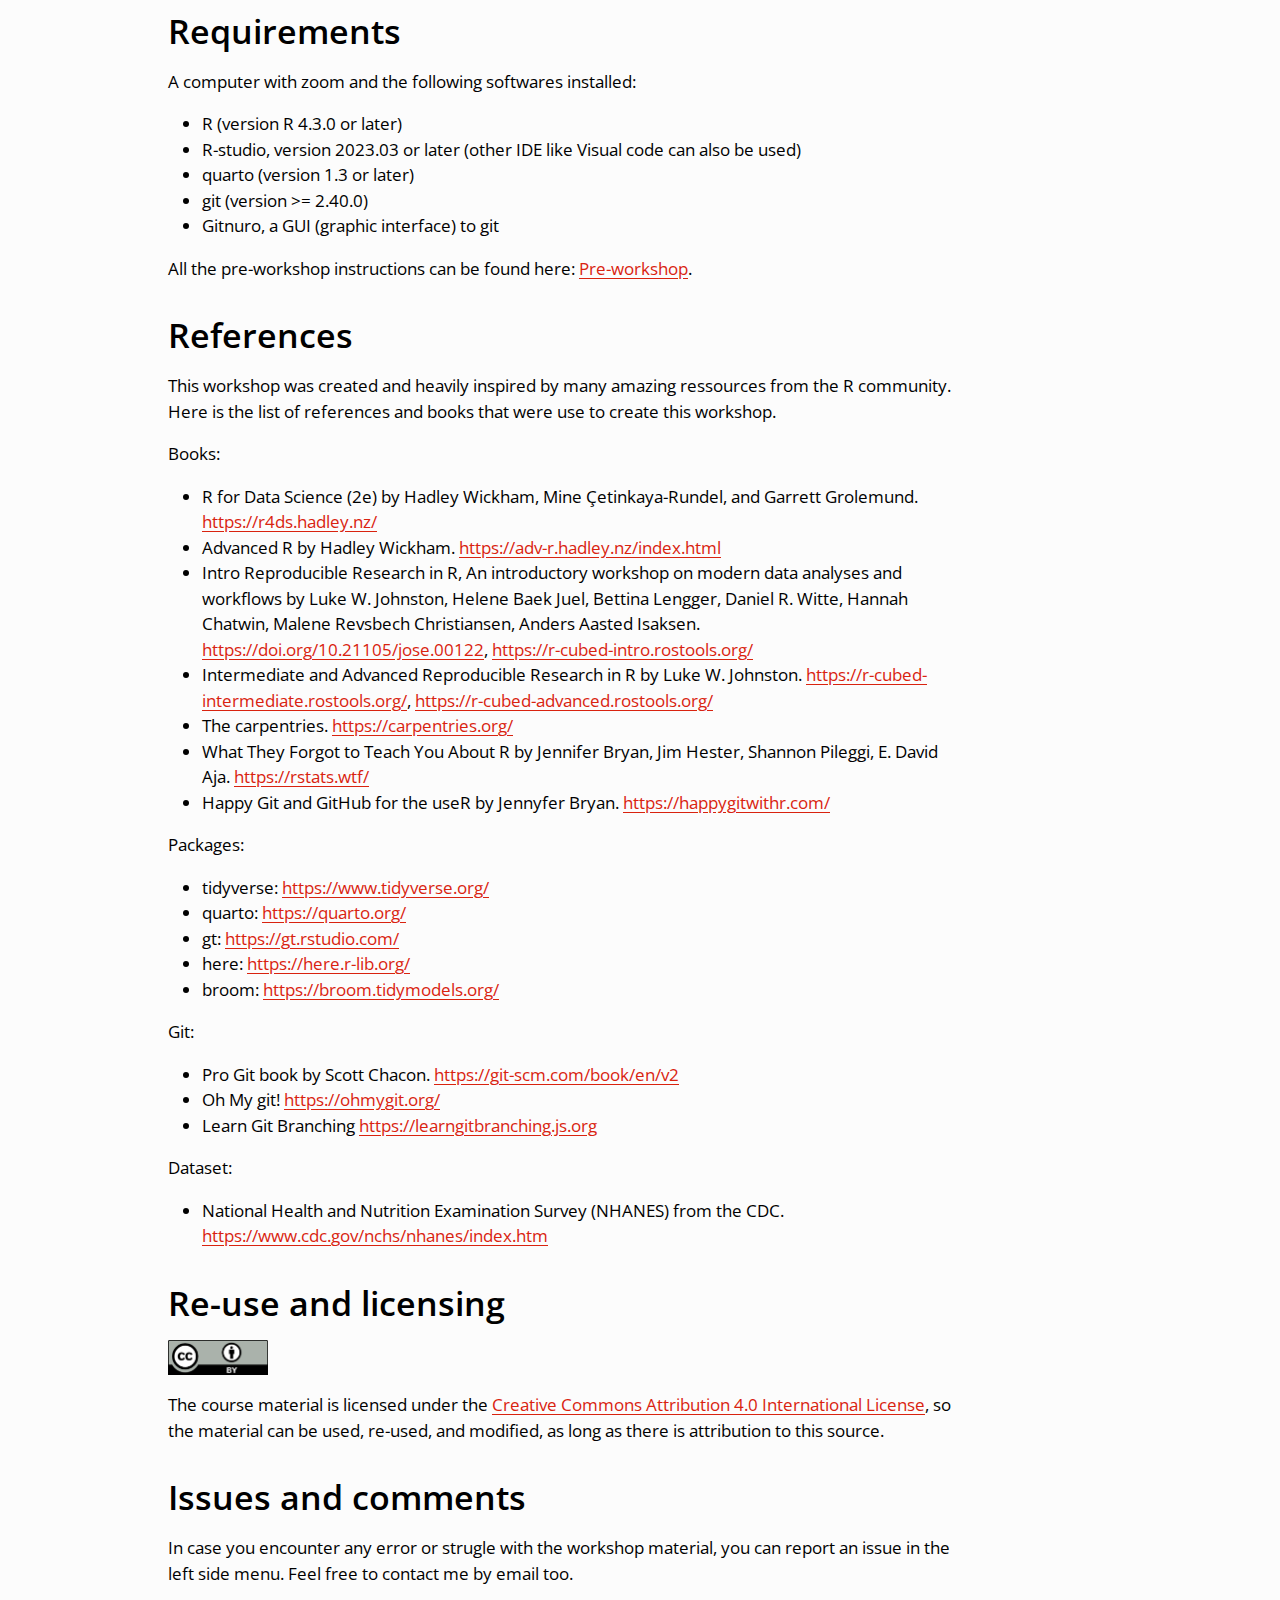
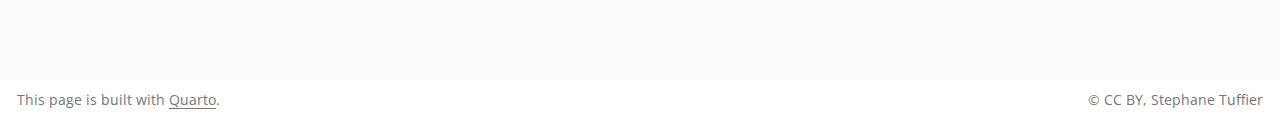
==== commit 1d602a1c: "Quarto website update" ====
--- a/docs/index.html
+++ b/docs/index.html
@@ -2,14 +2,14 @@
 <html xmlns="http://www.w3.org/1999/xhtml" lang="en" xml:lang="en"><head>
 
 <meta charset="utf-8">
-<meta name="generator" content="quarto-1.5.45">
+<meta name="generator" content="quarto-1.5.57">
 
 <meta name="viewport" content="width=device-width, initial-scale=1.0, user-scalable=yes">
 
 <meta name="author" content="Stéphane Tuffier">
-<meta name="dcterms.date" content="2024-06-05">
-
-<title>Elevate your research with reproducibility science practices: a R workshop for young researcher in epidemiology – ISEE young 2024 - WS8 - Reproducibility</title>
+<meta name="dcterms.date" content="2025-02-12">
+
+<title>Elevate your research with reproducibility science practices: a R workshop for young researcher in epidemiology – Master MPCE - R workshop</title>
 <style>
 code{white-space: pre-wrap;}
 span.smallcaps{font-variant: small-caps;}
@@ -31,7 +31,7 @@
 <script src="site_libs/quarto-search/fuse.min.js"></script>
 <script src="site_libs/quarto-search/quarto-search.js"></script>
 <meta name="quarto:offset" content="./">
-<link href=".//img/isee-young-logo.png" rel="icon" type="image/png">
+<link href=".//img/icon-rennes.svg" rel="icon" type="image/svg+xml">
 <script src="site_libs/quarto-html/quarto.js"></script>
 <script src="site_libs/quarto-html/popper.min.js"></script>
 <script src="site_libs/quarto-html/tippy.umd.min.js"></script>
@@ -70,9 +70,9 @@
 }</script>
 
 
-<meta property="og:title" content="ISEE young 2024 - WS8 - Reproducibility - Elevate your research with reproducibility science practices: a R workshop for young researcher in epidemiology">
+<meta property="og:title" content="Elevate your research with reproducibility science practices: a R workshop for young researcher in epidemiology – Master MPCE - R workshop">
 <meta property="og:description" content="Reproductible research and data science practices for young epidemiologist">
-<meta property="og:site_name" content="ISEE young 2024 - WS8 - Reproducibility">
+<meta property="og:site_name" content="Master MPCE - R workshop">
 </head>
 
 <body class="nav-fixed">
@@ -83,10 +83,10 @@
       <div class="navbar-container container-fluid">
       <div class="navbar-brand-container mx-auto">
     <a href="./index.html" class="navbar-brand navbar-brand-logo">
-    <img src="./img/isee-young-logo.png" alt="" class="navbar-logo">
+    <img src="./img/icon-rennes.svg" alt="" class="navbar-logo">
     </a>
     <a class="navbar-brand" href="./index.html">
-    <span class="navbar-title">ISEE young 2024 - WS8 - Reproducibility</span>
+    <span class="navbar-title">Master MPCE - R workshop</span>
     </a>
   </div>
             <div id="quarto-search" class="" title="Search"></div>
@@ -101,12 +101,12 @@
     </a>
     <ul class="dropdown-menu" aria-labelledby="nav-menu-pre-workshop">    
         <li>
-    <a class="dropdown-item" href="./content/00_pre-ws.html#installation">
+    <a class="dropdown-item" href="./content/00_pre-ws.html#software">
  <span class="dropdown-text">Installation</span></a>
   </li>  
         <li>
     <a class="dropdown-item" href="./content/00_pre-ws.html#data">
- <span class="dropdown-text">Data</span></a>
+ <span class="dropdown-text">Data and script</span></a>
   </li>  
     </ul>
   </li>
@@ -125,7 +125,7 @@
 </ul>
             <ul class="navbar-nav navbar-nav-scroll ms-auto">
   <li class="nav-item">
-    <a class="nav-link" href="https://github.com/ste-tuf/isee-young-ws-reproducibility/"> <i class="bi bi-github" role="img">
+    <a class="nav-link" href="https://github.com/ste-tuf/mpce-reproducible-research"> <i class="bi bi-github" role="img">
 </i> 
 <span class="menu-text">GitHub</span></a>
   </li>  
@@ -152,7 +152,7 @@
   <li><a href="#re-use-and-licensing" id="toc-re-use-and-licensing" class="nav-link" data-scroll-target="#re-use-and-licensing">Re-use and licensing</a></li>
   <li><a href="#issues-and-comments" id="toc-issues-and-comments" class="nav-link" data-scroll-target="#issues-and-comments">Issues and comments</a></li>
   </ul>
-<div class="toc-actions"><ul><li><a href="https://github.com/ste-tuf/isee-young-ws-reproducibility/edit/main/index.qmd" class="toc-action"><i class="bi bi-github"></i>Edit this page</a></li><li><a href="https://github.com/ste-tuf/isee-young-ws-reproducibility/issues/new" class="toc-action"><i class="bi empty"></i>Report an issue</a></li></ul></div></nav>
+<div class="toc-actions"><ul><li><a href="https://github.com/ste-tuf/mpce-reproducible-research/edit/main/index.qmd" class="toc-action"><i class="bi bi-github"></i>Edit this page</a></li><li><a href="https://github.com/ste-tuf/mpce-reproducible-research/issues/new" class="toc-action"><i class="bi empty"></i>Report an issue</a></li></ul></div></nav>
     </div>
 <!-- main -->
 <main class="content" id="quarto-document-content">
@@ -176,7 +176,7 @@
     <div>
     <div class="quarto-title-meta-heading">Published</div>
     <div class="quarto-title-meta-contents">
-      <p class="date">June 5, 2024</p>
+      <p class="date">February 12, 2025</p>
     </div>
   </div>
   
@@ -190,7 +190,7 @@
 
 <p>This workshop aims to provide young epidemiology researchers knowledge and skills to increase reproducibility of their research.</p>
 <p>The first part of the workshop will begin by defining reproducibility and its importance in epidemiology, exploring associated challenges and opportunities. In the second part of the workshop, focus will be put on practical solutions and their application so that young researchers can implement in their analysis and writing.</p>
-<p><img src="img/WS8.png" class="img-fluid"></p>
+<p>The workshop will be held on Zoom, link should have been send to you.</p>
 <section id="goals" class="level1">
 <h1>Goals</h1>
 <ul>
@@ -216,12 +216,12 @@
 </ul></li>
 <li><p><strong>Hands-on Activity 1: a simple reproducible project (40 minutes)</strong></p>
 <ul>
-<li>How to organize project’s files</li>
+<li>How to organize project’s filess</li>
 <li>Style R scripts</li>
 <li>First Git commit</li>
 <li>Introduction to creating your own functions</li>
 </ul></li>
-<li><p><strong>Break (30 minutes)</strong></p></li>
+<li><p><strong>Break (15 minutes)</strong></p></li>
 <li><p><strong>Hands-on Activity 2: create a nice report (50 minutes)</strong></p>
 <ul>
 <li>Functional programming wiht <code>purrr</code></li>
@@ -239,18 +239,19 @@
 </section>
 <section id="requirements" class="level1">
 <h1>Requirements</h1>
-<p>Computer with the following software installed:</p>
+<p>A computer with zoom and the following softwares installed:</p>
 <ul>
 <li>R (version R 4.3.0 or later)</li>
 <li>R-studio, version 2023.03 or later (other IDE like Visual code can also be used)</li>
 <li>quarto (version 1.3 or later)</li>
-<li>git and git-gui (version &gt;= 2.40.0)</li>
+<li>git (version &gt;= 2.40.0)</li>
+<li>Gitnuro, a GUI (graphic interface) to git</li>
 </ul>
 <p>All the pre-workshop instructions can be found here: <a href="./content/00_pre-ws.html">Pre-workshop</a>.</p>
 </section>
 <section id="references" class="level1">
 <h1>References</h1>
-<p>This workshop was created and heavily inspired by many amazing ressources from the R community. Here is the list of references and books that were usefull to create this workshop.</p>
+<p>This workshop was created and heavily inspired by many amazing ressources from the R community. Here is the list of references and books that were use to create this workshop.</p>
 <p>Books:</p>
 <ul>
 <li>R for Data Science (2e) by Hadley Wickham, Mine Çetinkaya-Rundel, and Garrett Grolemund. <a href="https://r4ds.hadley.nz/" class="uri">https://r4ds.hadley.nz/</a></li>
@@ -272,8 +273,8 @@
 <p>Git:</p>
 <ul>
 <li>Pro Git book by Scott Chacon. <a href="https://git-scm.com/book/en/v2" class="uri">https://git-scm.com/book/en/v2</a></li>
-<li><a href="https://ohmygit.org/" class="uri">https://ohmygit.org/</a></li>
-<li><a href="https://learngitbranching.js.org" class="uri">https://learngitbranching.js.org</a></li>
+<li>Oh My git! <a href="https://ohmygit.org/" class="uri">https://ohmygit.org/</a></li>
+<li>Learn Git Branching <a href="https://learngitbranching.js.org" class="uri">https://learngitbranching.js.org</a></li>
 </ul>
 <p>Dataset:</p>
 <ul>
@@ -385,7 +386,7 @@
   }
     var localhostRegex = new RegExp(/^(?:http|https):\/\/localhost\:?[0-9]*\//);
     var mailtoRegex = new RegExp(/^mailto:/);
-      var filterRegex = new RegExp("https:\/\/ste-tuf\.github\.io\/isee-young-ws-reproducibility\/");
+      var filterRegex = new RegExp("https:\/\/ste-tuf\.github\.io\/mpce-reproducible-research\/");
     var isInternal = (href) => {
         return filterRegex.test(href) || localhostRegex.test(href) || mailtoRegex.test(href);
     }
@@ -721,9 +722,9 @@
 </div>   
     <div class="nav-footer-center">
       &nbsp;
-    <div class="toc-actions d-sm-block d-md-none"><ul><li><a href="https://github.com/ste-tuf/isee-young-ws-reproducibility/edit/main/index.qmd" class="toc-action"><i class="bi bi-github"></i>Edit this page</a></li><li><a href="https://github.com/ste-tuf/isee-young-ws-reproducibility/issues/new" class="toc-action"><i class="bi empty"></i>Report an issue</a></li></ul></div></div>
+    <div class="toc-actions d-sm-block d-md-none"><ul><li><a href="https://github.com/ste-tuf/mpce-reproducible-research/edit/main/index.qmd" class="toc-action"><i class="bi bi-github"></i>Edit this page</a></li><li><a href="https://github.com/ste-tuf/mpce-reproducible-research/issues/new" class="toc-action"><i class="bi empty"></i>Report an issue</a></li></ul></div></div>
     <div class="nav-footer-right">
-<p>© CC BY-NC, Stephane Tuffier</p>
+<p>© CC BY, Stephane Tuffier</p>
 </div>
   </div>
 </footer>
